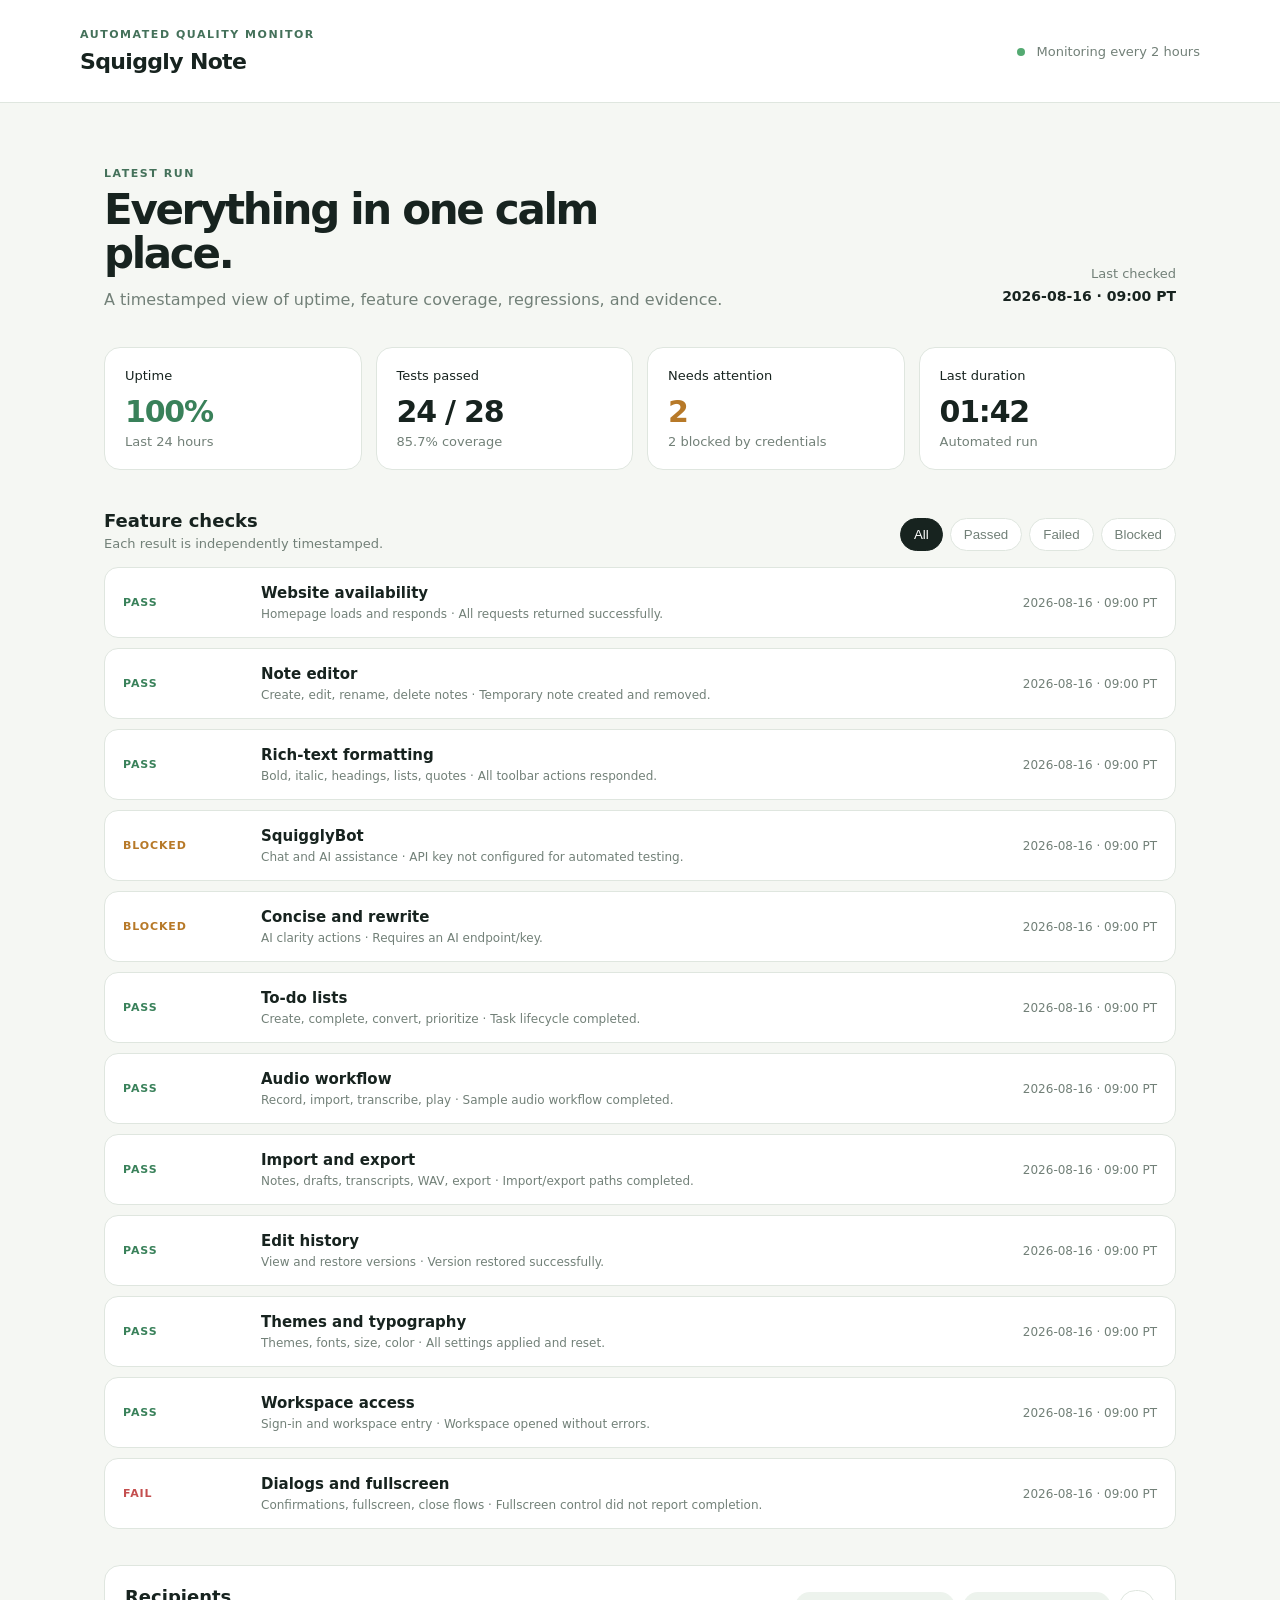
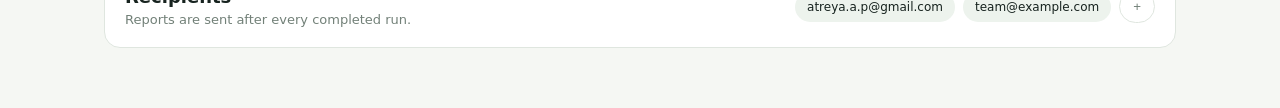
==== index.html @ e99113fb "Add files via upload" ====
<!doctype html>
<html lang="en">
<head>
  <meta charset="utf-8"><meta name="viewport" content="width=device-width,initial-scale=1">
  <title>Squiggly Note Monitor</title>
  <link rel="stylesheet" href="style.css">
</head>
<body>
  <header class="topbar"><div><p class="eyebrow">AUTOMATED QUALITY MONITOR</p><h1>Squiggly Note</h1></div><span class="pulse"><i></i> Monitoring every 2 hours</span></header>
  <main>
    <section class="hero"><div><p class="eyebrow">LATEST RUN</p><h2>Everything in one calm place.</h2><p class="muted">A timestamped view of uptime, feature coverage, regressions, and evidence.</p></div><div class="hero-time">Last checked<br><strong id="lastChecked">2026-08-16 · 09:00 PT</strong></div></section>
    <section class="stats"><article><span>Uptime</span><strong class="green">100%</strong><small>Last 24 hours</small></article><article><span>Tests passed</span><strong>24 / 28</strong><small>85.7% coverage</small></article><article><span>Needs attention</span><strong class="amber">2</strong><small>2 blocked by credentials</small></article><article><span>Last duration</span><strong>01:42</strong><small>Automated run</small></article></section>
    <section class="toolbar"><div><h3>Feature checks</h3><p class="muted">Each result is independently timestamped.</p></div><div class="filters"><button class="active" data-filter="all">All</button><button data-filter="PASS">Passed</button><button data-filter="FAIL">Failed</button><button data-filter="BLOCKED">Blocked</button></div></section>
    <section id="checks" class="checks"></section>
    <section class="report"><div><h3>Recipients</h3><p class="muted">Reports are sent after every completed run.</p></div><div class="recipients"><span>atreya.a.p@gmail.com</span><span>team@example.com</span><button aria-label="Add recipient">+</button></div></section>
  </main>
  <script src="app.js"></script>
</body>
</html>
---- style.css ----
:root{font-family:Inter,ui-sans-serif,system-ui,-apple-system,Segoe UI,sans-serif;color:#17231f;background:#f5f7f3;--ink:#17231f;--muted:#728078;--line:#dfe6df;--card:#fff;--accent:#44715a}*{box-sizing:border-box}body{margin:0;color:var(--ink)}.topbar{display:flex;justify-content:space-between;align-items:center;padding:28px max(24px,calc((100% - 1120px)/2));background:#fff;border-bottom:1px solid var(--line)}h1,h2,h3,p{margin:0}h1{font-size:22px;letter-spacing:-.03em}.eyebrow{font-size:11px;letter-spacing:.14em;font-weight:800;color:var(--accent);margin-bottom:8px}.pulse{font-size:13px;color:var(--muted)}.pulse i{display:inline-block;width:8px;height:8px;background:#54aa72;border-radius:50%;margin-right:7px}.hero,main{max-width:1120px;margin:auto}.hero{display:flex;justify-content:space-between;align-items:end;padding:64px 24px 38px}.hero h2{font-size:42px;letter-spacing:-.055em;max-width:550px;line-height:1.05;margin-bottom:14px}.muted,small{color:var(--muted)}.hero-time{font-size:13px;color:var(--muted);line-height:1.7;text-align:right}.hero-time strong{color:var(--ink);font-size:14px}.stats{display:grid;grid-template-columns:repeat(4,1fr);gap:14px;padding:0 24px 40px}.stats article,.report{background:var(--card);border:1px solid var(--line);border-radius:16px;padding:20px}.stats span,.stats small{display:block;font-size:13px}.stats strong{display:block;font-size:30px;margin:11px 0 5px;letter-spacing:-.04em}.green{color:#39815a}.amber{color:#b77928}.toolbar{display:flex;justify-content:space-between;align-items:end;padding:0 24px 16px}.toolbar h3,.report h3{font-size:18px;margin-bottom:5px}.toolbar p,.report p{font-size:13px}.filters{display:flex;gap:7px}.filters button,.recipients button{border:1px solid var(--line);background:#fff;border-radius:999px;padding:8px 13px;color:var(--muted);cursor:pointer}.filters .active{background:var(--ink);color:#fff;border-color:var(--ink)}.checks{padding:0 24px 36px;display:grid;gap:10px}.check{display:grid;grid-template-columns:120px 1fr auto;gap:18px;align-items:center;background:#fff;border:1px solid var(--line);border-radius:14px;padding:16px 18px}.check h4{margin:0 0 5px;font-size:15px}.check p,.check time{font-size:12px;color:var(--muted)}.status{font-size:11px;font-weight:800;letter-spacing:.08em}.PASS{color:#39815a}.FAIL{color:#c44e4e}.BLOCKED{color:#b77928}.report{display:flex;justify-content:space-between;align-items:center;margin:0 24px 60px}.recipients{display:flex;gap:8px;align-items:center;flex-wrap:wrap;justify-content:end}.recipients span{background:#edf3ed;border-radius:999px;padding:8px 12px;font-size:12px}@media(max-width:700px){.topbar,.hero{align-items:flex-start;gap:20px;flex-direction:column}.hero h2{font-size:34px}.hero-time{text-align:left}.stats{grid-template-columns:repeat(2,1fr)}.toolbar,.report{align-items:flex-start;gap:16px;flex-direction:column}.check{grid-template-columns:1fr}.recipients{justify-content:start}}
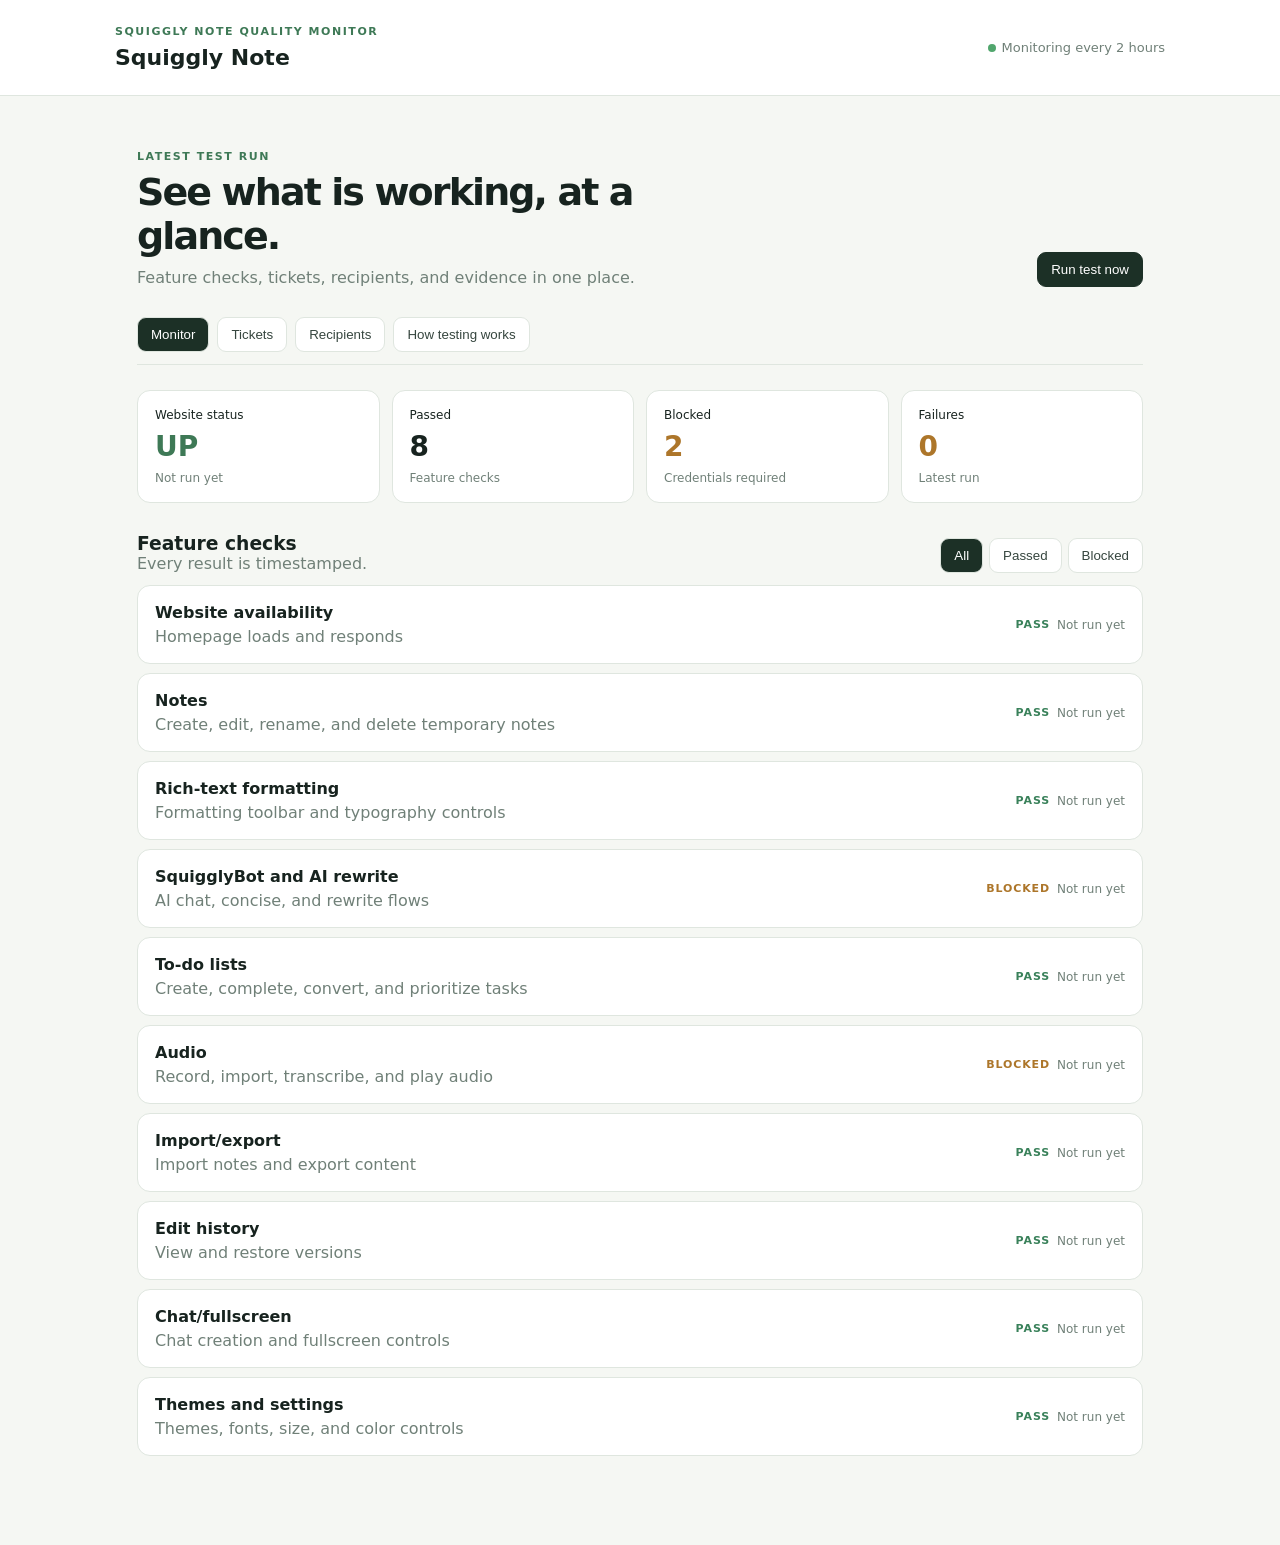
==== commit d281c4c8: "Rename squigglynote-updated.html to index.html" ====
--- a/index.html
+++ b/index.html
@@ -1,19 +1,22 @@
 <!doctype html>
 <html lang="en">
 <head>
-  <meta charset="utf-8"><meta name="viewport" content="width=device-width,initial-scale=1">
-  <title>Squiggly Note Monitor</title>
-  <link rel="stylesheet" href="style.css">
+<meta charset="utf-8"><meta name="viewport" content="width=device-width,initial-scale=1">
+<title>Squiggly Note Monitor</title>
+<style>
+:root{font-family:Inter,system-ui,sans-serif;color:#17231f;background:#f5f7f3;--line:#dfe6df;--muted:#708078;--green:#3e7956}*{box-sizing:border-box}body{margin:0}.top{padding:25px max(22px,calc((100% - 1050px)/2));background:white;border-bottom:1px solid var(--line);display:flex;justify-content:space-between;align-items:center}.eyebrow{font-size:11px;letter-spacing:.14em;color:var(--green);font-weight:800;margin:0 0 7px}h1,h2,h3,h4,p{margin:0}h1{font-size:22px}.online{font-size:13px;color:var(--muted)}.online i{display:inline-block;width:8px;height:8px;background:#51a66d;border-radius:50%;margin-right:6px}main{max-width:1050px;margin:auto;padding:34px 22px 80px}.hero{display:flex;justify-content:space-between;gap:20px;align-items:end;padding:20px 0 30px}.hero h2{font-size:38px;letter-spacing:-.05em;max-width:560px;margin-bottom:10px}.muted,small{color:var(--muted)}button{border:1px solid var(--line);background:#fff;border-radius:9px;padding:9px 13px;cursor:pointer;color:#36463f}button:hover{border-color:#9ab4a1}.primary{background:#1c3026;color:#fff;border-color:#1c3026}.tabs{display:flex;gap:8px;border-bottom:1px solid var(--line);padding-bottom:12px;margin-bottom:25px}.tabs button.active{background:#1c3026;color:#fff}.panel.hidden{display:none}.stats{display:grid;grid-template-columns:repeat(4,1fr);gap:12px;margin-bottom:30px}.card,.row,.ticket,.howbox{background:#fff;border:1px solid var(--line);border-radius:13px;padding:17px}.card span,.card small{display:block;font-size:12px}.card strong{font-size:28px;display:block;margin:8px 0}.green{color:var(--green)}.amber{color:#ad762a}.section-head{display:flex;justify-content:space-between;align-items:end;margin:24px 0 12px}.filters{display:flex;gap:6px}.filters .active{background:#1c3026;color:#fff}.row,.ticket{display:flex;justify-content:space-between;align-items:center;gap:20px;margin:9px 0}.row h4,.ticket h4{margin-bottom:5px}.status,.ticket-status{font-size:11px;font-weight:800;letter-spacing:.08em}.PASS,.resolved{color:#39815a}.BLOCKED,.investigating{color:#ad762a}.FAIL,.open{color:#bd4c4c}.time{font-size:12px;color:var(--muted);white-space:nowrap}.actions{display:flex;gap:7px;align-items:center}.recipient-list{display:flex;gap:8px;flex-wrap:wrap;align-items:center}.chip{background:#edf3ed;border-radius:999px;padding:8px 11px;font-size:12px;cursor:pointer}.howgrid{display:grid;grid-template-columns:repeat(4,1fr);gap:12px;margin-top:18px}.howbox strong{color:var(--green);font-size:20px}.howbox h4{margin:10px 0 5px}.howbox p{font-size:13px;color:var(--muted);line-height:1.5}.toast{position:fixed;right:20px;bottom:20px;background:#1c3026;color:white;padding:12px 15px;border-radius:9px;display:none}@media(max-width:700px){.top,.hero{align-items:flex-start;flex-direction:column}.stats,.howgrid{grid-template-columns:repeat(2,1fr)}.row,.ticket{align-items:flex-start;flex-direction:column}.time{white-space:normal}}
+</style>
 </head>
 <body>
-  <header class="topbar"><div><p class="eyebrow">AUTOMATED QUALITY MONITOR</p><h1>Squiggly Note</h1></div><span class="pulse"><i></i> Monitoring every 2 hours</span></header>
-  <main>
-    <section class="hero"><div><p class="eyebrow">LATEST RUN</p><h2>Everything in one calm place.</h2><p class="muted">A timestamped view of uptime, feature coverage, regressions, and evidence.</p></div><div class="hero-time">Last checked<br><strong id="lastChecked">2026-08-16 · 09:00 PT</strong></div></section>
-    <section class="stats"><article><span>Uptime</span><strong class="green">100%</strong><small>Last 24 hours</small></article><article><span>Tests passed</span><strong>24 / 28</strong><small>85.7% coverage</small></article><article><span>Needs attention</span><strong class="amber">2</strong><small>2 blocked by credentials</small></article><article><span>Last duration</span><strong>01:42</strong><small>Automated run</small></article></section>
-    <section class="toolbar"><div><h3>Feature checks</h3><p class="muted">Each result is independently timestamped.</p></div><div class="filters"><button class="active" data-filter="all">All</button><button data-filter="PASS">Passed</button><button data-filter="FAIL">Failed</button><button data-filter="BLOCKED">Blocked</button></div></section>
-    <section id="checks" class="checks"></section>
-    <section class="report"><div><h3>Recipients</h3><p class="muted">Reports are sent after every completed run.</p></div><div class="recipients"><span>atreya.a.p@gmail.com</span><span>team@example.com</span><button aria-label="Add recipient">+</button></div></section>
-  </main>
-  <script src="app.js"></script>
-</body>
-</html>
+<header class="top"><div><p class="eyebrow">SQUIGGLY NOTE QUALITY MONITOR</p><h1>Squiggly Note</h1></div><span class="online"><i></i>Monitoring every 2 hours</span></header>
+<main>
+<section class="hero"><div><p class="eyebrow">LATEST TEST RUN</p><h2>See what is working, at a glance.</h2><p class="muted">Feature checks, tickets, recipients, and evidence in one place.</p></div><button class="primary" id="runNow">Run test now</button></section>
+<nav class="tabs"><button class="active" data-tab="monitor">Monitor</button><button data-tab="tickets">Tickets</button><button data-tab="settings">Recipients</button><button data-tab="how">How testing works</button></nav>
+<section id="monitor" class="panel"><div class="stats"><div class="card"><span>Website status</span><strong class="green" id="siteStatus">UP</strong><small id="lastRun">Not run yet</small></div><div class="card"><span>Passed</span><strong id="passed">8</strong><small>Feature checks</small></div><div class="card"><span>Blocked</span><strong class="amber" id="blocked">2</strong><small>Credentials required</small></div><div class="card"><span>Failures</span><strong class="amber" id="failed">0</strong><small>Latest run</small></div></div><div class="section-head"><div><h3>Feature checks</h3><p class="muted">Every result is timestamped.</p></div><div class="filters"><button class="active" data-filter="all">All</button><button data-filter="PASS">Passed</button><button data-filter="BLOCKED">Blocked</button></div></div><div id="checks"></div></section>
+<section id="tickets" class="panel hidden"><div class="section-head"><div><h3>Community tickets</h3><p class="muted">Anyone can submit a problem; anyone can mark it resolved.</p></div><button class="primary" id="newTicket">Submit ticket</button></div><div id="ticketList"></div></section>
+<section id="settings" class="panel hidden"><div class="section-head"><div><h3>Gmail recipients</h3><p class="muted">Click an address to remove it. The list is saved in this browser.</p></div><button class="primary" id="addEmail">Add email</button></div><div class="card"><div class="recipient-list" id="recipients"></div></div></section>
+<section id="how" class="panel hidden"><h3>How testing works</h3><p class="muted">Every two hours, the monitor checks the live site with temporary content and records evidence.</p><div class="howgrid"><div class="howbox"><strong>01</strong><h4>Reachability</h4><p>Confirms the website loads and its main controls appear.</p></div><div class="howbox"><strong>02</strong><h4>Feature flows</h4><p>Checks notes, AI, to-dos, audio, imports, history, chat, and settings.</p></div><div class="howbox"><strong>03</strong><h4>Evidence</h4><p>Records PASS, FAIL, BLOCKED, timestamps, and likely causes.</p></div><div class="howbox"><strong>04</strong><h4>Safety</h4><p>Never enters secrets, sends messages, or permanently deletes data.</p></div></div></section>
+</main><div class="toast" id="toast"></div>
+<script>
+const base=[['Website availability','Homepage loads and responds','PASS'],['Notes','Create, edit, rename, and delete temporary notes','PASS'],['Rich-text formatting','Formatting toolbar and typography controls','PASS'],['SquigglyBot and AI rewrite','AI chat, concise, and rewrite flows','BLOCKED'],['To-do lists','Create, complete, convert, and prioritize tasks','PASS'],['Audio','Record, import, transcribe, and play audio','BLOCKED'],['Import/export','Import notes and export content','PASS'],['Edit history','View and restore versions','PASS'],['Chat/fullscreen','Chat creation and fullscreen controls','PASS'],['Themes and settings','Themes, fonts, size, and color controls','PASS']];let checks=base.map(x=>({...{name:x[0],detail:x[1],status:x[2]},time:'Not run yet'}));let emails=JSON.parse(localStorage.getItem('sqEmails')||'["atreya.a.p@gmail.com"]');let tickets=JSON.parse(localStorage.getItem('sqTickets')||'[]');const $=s=>document.querySelector(s), now=()=>new Date().toLocaleString();function showToast(t){$('#toast').textContent=t;$('#toast').style.display='block';setTimeout(()=>$('#toast').style.display='none',2200)}function renderChecks(filter='all'){let rows=checks.filter(x=>filter==='all'||x.status===filter);$('#checks').innerHTML=rows.map(x=>'<div class="row"><div><h4>'+x.name+'</h4><p class="muted">'+x.detail+'</p></div><div class="actions"><span class="status '+x.status+'">'+x.status+'</span><span class="time">'+x.time+'</span></div></div>').join('')}function renderEmails(){$('#recipients').innerHTML=emails.map((e,i)=>'<span class="chip" title="Click to remove" data-i="'+i+'">'+e+' ×</span>').join('')||'<span class="muted">No recipients added.</span>';document.querySelectorAll('.chip').forEach(c=>c.onclick=()=>{emails.splice(+c.dataset.i,1);localStorage.setItem('sqEmails',JSON.stringify(emails));renderEmails()})}function renderTickets(){$('#ticketList').innerHTML=tickets.length?tickets.map((t,i)=>'<div class="ticket"><div><small>'+t.id+' · '+t.time+'</small><h4>'+t.title+'</h4><p class="muted">Reported by '+t.by+'</p></div><div class="actions"><span class="ticket-status '+t.status.toLowerCase()+'">'+t.status+'</span>'+(t.status!=='Resolved'?'<button onclick="resolveTicket('+i+')">Mark resolved</button>':'')+'</div></div>').join(''):'<div class="card"><p class="muted">No tickets yet.</p></div>'}function resolveTicket(i){tickets[i].status='Resolved';localStorage.setItem('sqTickets',JSON.stringify(tickets));renderTickets();showToast('Ticket marked resolved')}$('#runNow').onclick=()=>{checks.forEach(x=>x.time=now());$('#lastRun').textContent=now();renderChecks();showToast('Test completed')};$('#addEmail').onclick=()=>{let e=prompt('Enter a Gmail or email address');if(e&&/^[^\s@]+@[^\s@]+\.[^\s@]+$/.test(e.trim())){if(!emails.includes(e.trim()))emails.push(e.trim());localStorage.setItem('sqEmails',JSON.stringify(emails));renderEmails()}else if(e)alert('Please enter a valid email address.')};$('#newTicket').onclick=()=>{let t=prompt('Describe the problem');if(t){tickets.unshift({id:'T-'+(100+tickets.length+1),title:t,by:'Guest',status:'Open',time:now()});localStorage.setItem('sqTickets',JSON.stringify(tickets));renderTickets();showToast('Ticket submitted')}};document.querySelectorAll('[data-tab]').forEach(b=>b.onclick=()=>{document.querySelectorAll('.tabs button').forEach(x=>x.classList.remove('active'));b.classList.add('active');document.querySelectorAll('.panel').forEach(x=>x.classList.add('hidden'));$('#'+b.dataset.tab).classList.remove('hidden')});document.querySelectorAll('[data-filter]').forEach(b=>b.onclick=()=>{document.querySelectorAll('[data-filter]').forEach(x=>x.classList.remove('active'));b.classList.add('active');renderChecks(b.dataset.filter)});renderChecks();renderEmails();renderTickets();
+</script></body></html>
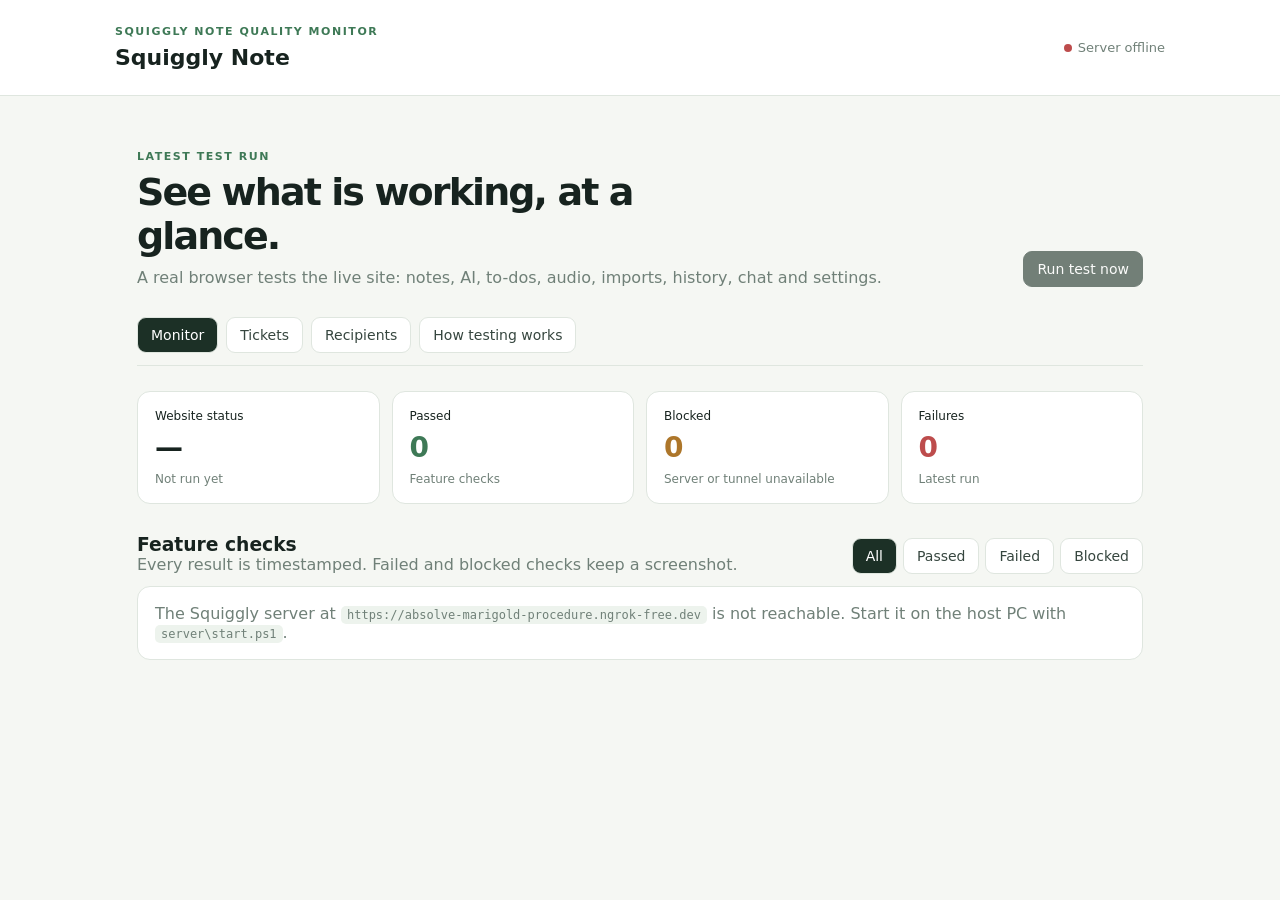
==== commit 7a590675: "Make the monitor real: live test runs, shared tickets, private recipients The dashboard showed hardc" ====
--- a/index.html
+++ b/index.html
@@ -1,22 +1,115 @@
 <!doctype html>
 <html lang="en">
 <head>
-<meta charset="utf-8"><meta name="viewport" content="width=device-width,initial-scale=1">
-<title>Squiggly Note Monitor</title>
-<style>
-:root{font-family:Inter,system-ui,sans-serif;color:#17231f;background:#f5f7f3;--line:#dfe6df;--muted:#708078;--green:#3e7956}*{box-sizing:border-box}body{margin:0}.top{padding:25px max(22px,calc((100% - 1050px)/2));background:white;border-bottom:1px solid var(--line);display:flex;justify-content:space-between;align-items:center}.eyebrow{font-size:11px;letter-spacing:.14em;color:var(--green);font-weight:800;margin:0 0 7px}h1,h2,h3,h4,p{margin:0}h1{font-size:22px}.online{font-size:13px;color:var(--muted)}.online i{display:inline-block;width:8px;height:8px;background:#51a66d;border-radius:50%;margin-right:6px}main{max-width:1050px;margin:auto;padding:34px 22px 80px}.hero{display:flex;justify-content:space-between;gap:20px;align-items:end;padding:20px 0 30px}.hero h2{font-size:38px;letter-spacing:-.05em;max-width:560px;margin-bottom:10px}.muted,small{color:var(--muted)}button{border:1px solid var(--line);background:#fff;border-radius:9px;padding:9px 13px;cursor:pointer;color:#36463f}button:hover{border-color:#9ab4a1}.primary{background:#1c3026;color:#fff;border-color:#1c3026}.tabs{display:flex;gap:8px;border-bottom:1px solid var(--line);padding-bottom:12px;margin-bottom:25px}.tabs button.active{background:#1c3026;color:#fff}.panel.hidden{display:none}.stats{display:grid;grid-template-columns:repeat(4,1fr);gap:12px;margin-bottom:30px}.card,.row,.ticket,.howbox{background:#fff;border:1px solid var(--line);border-radius:13px;padding:17px}.card span,.card small{display:block;font-size:12px}.card strong{font-size:28px;display:block;margin:8px 0}.green{color:var(--green)}.amber{color:#ad762a}.section-head{display:flex;justify-content:space-between;align-items:end;margin:24px 0 12px}.filters{display:flex;gap:6px}.filters .active{background:#1c3026;color:#fff}.row,.ticket{display:flex;justify-content:space-between;align-items:center;gap:20px;margin:9px 0}.row h4,.ticket h4{margin-bottom:5px}.status,.ticket-status{font-size:11px;font-weight:800;letter-spacing:.08em}.PASS,.resolved{color:#39815a}.BLOCKED,.investigating{color:#ad762a}.FAIL,.open{color:#bd4c4c}.time{font-size:12px;color:var(--muted);white-space:nowrap}.actions{display:flex;gap:7px;align-items:center}.recipient-list{display:flex;gap:8px;flex-wrap:wrap;align-items:center}.chip{background:#edf3ed;border-radius:999px;padding:8px 11px;font-size:12px;cursor:pointer}.howgrid{display:grid;grid-template-columns:repeat(4,1fr);gap:12px;margin-top:18px}.howbox strong{color:var(--green);font-size:20px}.howbox h4{margin:10px 0 5px}.howbox p{font-size:13px;color:var(--muted);line-height:1.5}.toast{position:fixed;right:20px;bottom:20px;background:#1c3026;color:white;padding:12px 15px;border-radius:9px;display:none}@media(max-width:700px){.top,.hero{align-items:flex-start;flex-direction:column}.stats,.howgrid{grid-template-columns:repeat(2,1fr)}.row,.ticket{align-items:flex-start;flex-direction:column}.time{white-space:normal}}
-</style>
+  <meta charset="utf-8">
+  <meta name="viewport" content="width=device-width,initial-scale=1">
+  <title>Squiggly Note Monitor</title>
+  <link rel="stylesheet" href="style.css">
 </head>
 <body>
-<header class="top"><div><p class="eyebrow">SQUIGGLY NOTE QUALITY MONITOR</p><h1>Squiggly Note</h1></div><span class="online"><i></i>Monitoring every 2 hours</span></header>
+<header class="top">
+  <div>
+    <p class="eyebrow">SQUIGGLY NOTE QUALITY MONITOR</p>
+    <h1>Squiggly Note</h1>
+  </div>
+  <span class="online" id="serverState"><i></i>Connecting…</span>
+</header>
+
 <main>
-<section class="hero"><div><p class="eyebrow">LATEST TEST RUN</p><h2>See what is working, at a glance.</h2><p class="muted">Feature checks, tickets, recipients, and evidence in one place.</p></div><button class="primary" id="runNow">Run test now</button></section>
-<nav class="tabs"><button class="active" data-tab="monitor">Monitor</button><button data-tab="tickets">Tickets</button><button data-tab="settings">Recipients</button><button data-tab="how">How testing works</button></nav>
-<section id="monitor" class="panel"><div class="stats"><div class="card"><span>Website status</span><strong class="green" id="siteStatus">UP</strong><small id="lastRun">Not run yet</small></div><div class="card"><span>Passed</span><strong id="passed">8</strong><small>Feature checks</small></div><div class="card"><span>Blocked</span><strong class="amber" id="blocked">2</strong><small>Credentials required</small></div><div class="card"><span>Failures</span><strong class="amber" id="failed">0</strong><small>Latest run</small></div></div><div class="section-head"><div><h3>Feature checks</h3><p class="muted">Every result is timestamped.</p></div><div class="filters"><button class="active" data-filter="all">All</button><button data-filter="PASS">Passed</button><button data-filter="BLOCKED">Blocked</button></div></div><div id="checks"></div></section>
-<section id="tickets" class="panel hidden"><div class="section-head"><div><h3>Community tickets</h3><p class="muted">Anyone can submit a problem; anyone can mark it resolved.</p></div><button class="primary" id="newTicket">Submit ticket</button></div><div id="ticketList"></div></section>
-<section id="settings" class="panel hidden"><div class="section-head"><div><h3>Gmail recipients</h3><p class="muted">Click an address to remove it. The list is saved in this browser.</p></div><button class="primary" id="addEmail">Add email</button></div><div class="card"><div class="recipient-list" id="recipients"></div></div></section>
-<section id="how" class="panel hidden"><h3>How testing works</h3><p class="muted">Every two hours, the monitor checks the live site with temporary content and records evidence.</p><div class="howgrid"><div class="howbox"><strong>01</strong><h4>Reachability</h4><p>Confirms the website loads and its main controls appear.</p></div><div class="howbox"><strong>02</strong><h4>Feature flows</h4><p>Checks notes, AI, to-dos, audio, imports, history, chat, and settings.</p></div><div class="howbox"><strong>03</strong><h4>Evidence</h4><p>Records PASS, FAIL, BLOCKED, timestamps, and likely causes.</p></div><div class="howbox"><strong>04</strong><h4>Safety</h4><p>Never enters secrets, sends messages, or permanently deletes data.</p></div></div></section>
-</main><div class="toast" id="toast"></div>
-<script>
-const base=[['Website availability','Homepage loads and responds','PASS'],['Notes','Create, edit, rename, and delete temporary notes','PASS'],['Rich-text formatting','Formatting toolbar and typography controls','PASS'],['SquigglyBot and AI rewrite','AI chat, concise, and rewrite flows','BLOCKED'],['To-do lists','Create, complete, convert, and prioritize tasks','PASS'],['Audio','Record, import, transcribe, and play audio','BLOCKED'],['Import/export','Import notes and export content','PASS'],['Edit history','View and restore versions','PASS'],['Chat/fullscreen','Chat creation and fullscreen controls','PASS'],['Themes and settings','Themes, fonts, size, and color controls','PASS']];let checks=base.map(x=>({...{name:x[0],detail:x[1],status:x[2]},time:'Not run yet'}));let emails=JSON.parse(localStorage.getItem('sqEmails')||'["atreya.a.p@gmail.com"]');let tickets=JSON.parse(localStorage.getItem('sqTickets')||'[]');const $=s=>document.querySelector(s), now=()=>new Date().toLocaleString();function showToast(t){$('#toast').textContent=t;$('#toast').style.display='block';setTimeout(()=>$('#toast').style.display='none',2200)}function renderChecks(filter='all'){let rows=checks.filter(x=>filter==='all'||x.status===filter);$('#checks').innerHTML=rows.map(x=>'<div class="row"><div><h4>'+x.name+'</h4><p class="muted">'+x.detail+'</p></div><div class="actions"><span class="status '+x.status+'">'+x.status+'</span><span class="time">'+x.time+'</span></div></div>').join('')}function renderEmails(){$('#recipients').innerHTML=emails.map((e,i)=>'<span class="chip" title="Click to remove" data-i="'+i+'">'+e+' ×</span>').join('')||'<span class="muted">No recipients added.</span>';document.querySelectorAll('.chip').forEach(c=>c.onclick=()=>{emails.splice(+c.dataset.i,1);localStorage.setItem('sqEmails',JSON.stringify(emails));renderEmails()})}function renderTickets(){$('#ticketList').innerHTML=tickets.length?tickets.map((t,i)=>'<div class="ticket"><div><small>'+t.id+' · '+t.time+'</small><h4>'+t.title+'</h4><p class="muted">Reported by '+t.by+'</p></div><div class="actions"><span class="ticket-status '+t.status.toLowerCase()+'">'+t.status+'</span>'+(t.status!=='Resolved'?'<button onclick="resolveTicket('+i+')">Mark resolved</button>':'')+'</div></div>').join(''):'<div class="card"><p class="muted">No tickets yet.</p></div>'}function resolveTicket(i){tickets[i].status='Resolved';localStorage.setItem('sqTickets',JSON.stringify(tickets));renderTickets();showToast('Ticket marked resolved')}$('#runNow').onclick=()=>{checks.forEach(x=>x.time=now());$('#lastRun').textContent=now();renderChecks();showToast('Test completed')};$('#addEmail').onclick=()=>{let e=prompt('Enter a Gmail or email address');if(e&&/^[^\s@]+@[^\s@]+\.[^\s@]+$/.test(e.trim())){if(!emails.includes(e.trim()))emails.push(e.trim());localStorage.setItem('sqEmails',JSON.stringify(emails));renderEmails()}else if(e)alert('Please enter a valid email address.')};$('#newTicket').onclick=()=>{let t=prompt('Describe the problem');if(t){tickets.unshift({id:'T-'+(100+tickets.length+1),title:t,by:'Guest',status:'Open',time:now()});localStorage.setItem('sqTickets',JSON.stringify(tickets));renderTickets();showToast('Ticket submitted')}};document.querySelectorAll('[data-tab]').forEach(b=>b.onclick=()=>{document.querySelectorAll('.tabs button').forEach(x=>x.classList.remove('active'));b.classList.add('active');document.querySelectorAll('.panel').forEach(x=>x.classList.add('hidden'));$('#'+b.dataset.tab).classList.remove('hidden')});document.querySelectorAll('[data-filter]').forEach(b=>b.onclick=()=>{document.querySelectorAll('[data-filter]').forEach(x=>x.classList.remove('active'));b.classList.add('active');renderChecks(b.dataset.filter)});renderChecks();renderEmails();renderTickets();
-</script></body></html>
+  <section class="hero">
+    <div>
+      <p class="eyebrow">LATEST TEST RUN</p>
+      <h2>See what is working, at a glance.</h2>
+      <p class="muted">A real browser tests the live site: notes, AI, to-dos, audio, imports, history, chat and settings.</p>
+    </div>
+    <button class="primary" id="runNow" disabled>Run test now</button>
+  </section>
+
+  <nav class="tabs">
+    <button class="active" data-tab="monitor">Monitor</button>
+    <button data-tab="tickets">Tickets</button>
+    <button data-tab="settings">Recipients</button>
+    <button data-tab="how">How testing works</button>
+  </nav>
+
+  <section id="monitor" class="panel">
+    <div class="stats">
+      <div class="card"><span>Website status</span><strong id="siteStatus">—</strong><small id="lastRun">Not run yet</small></div>
+      <div class="card"><span>Passed</span><strong class="green" id="passed">0</strong><small>Feature checks</small></div>
+      <div class="card"><span>Blocked</span><strong class="amber" id="blocked">0</strong><small>Server or tunnel unavailable</small></div>
+      <div class="card"><span>Failures</span><strong class="red" id="failed">0</strong><small id="nextRun">Latest run</small></div>
+    </div>
+    <div class="section-head">
+      <div>
+        <h3>Feature checks</h3>
+        <p class="muted">Every result is timestamped. Failed and blocked checks keep a screenshot.</p>
+      </div>
+      <div class="filters">
+        <button class="active" data-filter="all">All</button>
+        <button data-filter="PASS">Passed</button>
+        <button data-filter="FAIL">Failed</button>
+        <button data-filter="BLOCKED">Blocked</button>
+      </div>
+    </div>
+    <div id="checks"></div>
+  </section>
+
+  <section id="tickets" class="panel hidden">
+    <div class="section-head">
+      <div>
+        <h3>Community tickets</h3>
+        <p class="muted">Anyone can submit a problem; anyone can mark it resolved. <a href="public-tickets.html" target="_blank" rel="noopener">Prefer GitHub Issues?</a></p>
+      </div>
+    </div>
+    <form class="card form-row" id="ticketForm">
+      <input id="ticketTitle" required minlength="3" maxlength="200" placeholder="What went wrong? (no passwords or API keys)">
+      <input id="ticketBy" maxlength="60" placeholder="Your name (optional)">
+      <button class="primary" type="submit">Submit ticket</button>
+    </form>
+    <div id="ticketList"></div>
+  </section>
+
+  <section id="settings" class="panel hidden">
+    <div class="section-head">
+      <div>
+        <h3>Email recipients</h3>
+        <p class="muted">These addresses get an email whenever a test run has failures. Click an address to remove it.</p>
+      </div>
+    </div>
+    <form class="card form-row" id="keyForm" hidden>
+      <input id="adminKey" type="password" autocomplete="off" required placeholder="Admin key (printed by the server when it starts)">
+      <button class="primary" type="submit">Unlock</button>
+    </form>
+    <div id="recipientPanel" hidden>
+      <form class="card form-row" id="emailForm">
+        <input id="newEmail" type="email" required placeholder="name@gmail.com">
+        <button class="primary" type="submit">Add email</button>
+        <button type="button" id="testEmail">Send test email</button>
+        <button type="button" id="lock">Lock</button>
+      </form>
+      <p class="muted" id="emailState"></p>
+      <div class="card"><div class="recipient-list" id="recipients"></div></div>
+    </div>
+  </section>
+
+  <section id="how" class="panel hidden">
+    <h3>How testing works</h3>
+    <p class="muted">Every two hours, or when you press Run test now, the Squiggly server opens the live site in a private headless Chrome window and uses it like a person would.</p>
+    <div class="howgrid">
+      <div class="howbox"><strong>01</strong><h4>Reachability</h4><p>Loads the site, confirms every file downloads and no script crashes.</p></div>
+      <div class="howbox"><strong>02</strong><h4>Feature flows</h4><p>Creates, formats, imports, exports, restores and deletes notes, tasks, chats and recordings.</p></div>
+      <div class="howbox"><strong>03</strong><h4>AI end to end</h4><p>Asks SquigglyBot, shortens text, reads aloud with Kokoro and transcribes a real spoken recording with Whisper.</p></div>
+      <div class="howbox"><strong>04</strong><h4>Safety</h4><p>Uses a throwaway browser profile, so it never sees or changes anyone's real notes, and never enters secrets.</p></div>
+    </div>
+    <p class="muted server-line">Server: <code id="apiUrl"></code> · <button type="button" id="changeApi">Change</button></p>
+  </section>
+</main>
+
+<dialog id="evidenceDialog">
+  <div class="evidence-head"><strong id="evidenceTitle">Screenshot</strong><button type="button" id="closeEvidence">Close</button></div>
+  <img id="evidenceImage" alt="Screenshot of the page when the check finished">
+</dialog>
+<div class="toast" id="toast"></div>
+<script src="app.js"></script>
+</body>
+</html>
--- a/style.css
+++ b/style.css
@@ -0,0 +1,108 @@
+:root {
+  font-family: Inter, system-ui, sans-serif;
+  color: #17231f;
+  background: #f5f7f3;
+  --line: #dfe6df;
+  --muted: #708078;
+  --green: #3e7956;
+  --red: #bd4c4c;
+  --amber: #ad762a;
+}
+* { box-sizing: border-box; }
+body { margin: 0; }
+h1, h2, h3, h4, p { margin: 0; }
+a { color: var(--green); }
+code { font: 12px ui-monospace, monospace; background: #edf3ed; padding: 2px 6px; border-radius: 5px; }
+
+.top {
+  padding: 25px max(22px, calc((100% - 1050px) / 2));
+  background: white;
+  border-bottom: 1px solid var(--line);
+  display: flex;
+  justify-content: space-between;
+  align-items: center;
+}
+.eyebrow { font-size: 11px; letter-spacing: .14em; color: var(--green); font-weight: 800; margin: 0 0 7px; }
+h1 { font-size: 22px; }
+.online { font-size: 13px; color: var(--muted); }
+.online i { display: inline-block; width: 8px; height: 8px; background: #b8c2bc; border-radius: 50%; margin-right: 6px; }
+.online.up i { background: #51a66d; }
+.online.down i { background: var(--red); }
+.online.running i { background: var(--amber); animation: pulse 1s infinite alternate; }
+@keyframes pulse { to { opacity: .3; } }
+
+main { max-width: 1050px; margin: auto; padding: 34px 22px 80px; }
+.hero { display: flex; justify-content: space-between; gap: 20px; align-items: end; padding: 20px 0 30px; }
+.hero h2 { font-size: 38px; letter-spacing: -.05em; max-width: 560px; margin-bottom: 10px; }
+.muted, small { color: var(--muted); }
+
+button {
+  border: 1px solid var(--line);
+  background: #fff;
+  border-radius: 9px;
+  padding: 9px 13px;
+  cursor: pointer;
+  color: #36463f;
+  font: inherit;
+  font-size: 14px;
+}
+button:hover { border-color: #9ab4a1; }
+button:disabled { opacity: .6; cursor: default; }
+.primary { background: #1c3026; color: #fff; border-color: #1c3026; }
+input { font: inherit; font-size: 14px; border: 1px solid var(--line); border-radius: 9px; padding: 9px 11px; min-width: 0; }
+
+.tabs { display: flex; gap: 8px; border-bottom: 1px solid var(--line); padding-bottom: 12px; margin-bottom: 25px; flex-wrap: wrap; }
+.tabs button.active { background: #1c3026; color: #fff; }
+.panel.hidden { display: none; }
+
+.stats { display: grid; grid-template-columns: repeat(4, 1fr); gap: 12px; margin-bottom: 30px; }
+.card, .row, .ticket, .howbox { background: #fff; border: 1px solid var(--line); border-radius: 13px; padding: 17px; }
+.card span, .card small { display: block; font-size: 12px; }
+.card strong { font-size: 28px; display: block; margin: 8px 0; }
+.green { color: var(--green); }
+.amber { color: var(--amber); }
+.red { color: var(--red); }
+
+.section-head { display: flex; justify-content: space-between; align-items: end; gap: 12px; margin: 24px 0 12px; flex-wrap: wrap; }
+.filters { display: flex; gap: 6px; flex-wrap: wrap; }
+.filters .active { background: #1c3026; color: #fff; }
+
+.row, .ticket { display: flex; justify-content: space-between; align-items: center; gap: 20px; margin: 9px 0; }
+.row h4, .ticket h4 { margin-bottom: 5px; }
+.row .message { margin-top: 4px; font-size: 13px; color: #36463f; overflow-wrap: anywhere; }
+.status, .ticket-status { font-size: 11px; font-weight: 800; letter-spacing: .08em; }
+.PASS, .resolved { color: #39815a; }
+.BLOCKED, .investigating { color: var(--amber); }
+.FAIL, .open { color: var(--red); }
+.RUNNING { color: var(--amber); }
+.PENDING { color: var(--muted); }
+.time { font-size: 12px; color: var(--muted); white-space: nowrap; }
+.actions { display: flex; gap: 7px; align-items: center; }
+.actions button { padding: 5px 9px; font-size: 12px; }
+
+.form-row { display: flex; gap: 8px; align-items: center; flex-wrap: wrap; margin-bottom: 12px; }
+.form-row input { flex: 1 1 220px; }
+.recipient-list { display: flex; gap: 8px; flex-wrap: wrap; align-items: center; }
+.chip { background: #edf3ed; border-radius: 999px; padding: 8px 11px; font-size: 12px; cursor: pointer; border: 0; }
+#emailState { margin: 4px 0 12px; font-size: 13px; }
+
+.howgrid { display: grid; grid-template-columns: repeat(4, 1fr); gap: 12px; margin-top: 18px; }
+.howbox strong { color: var(--green); font-size: 20px; }
+.howbox h4 { margin: 10px 0 5px; }
+.howbox p { font-size: 13px; color: var(--muted); line-height: 1.5; }
+.server-line { margin-top: 24px; font-size: 13px; }
+.server-line button { padding: 3px 8px; font-size: 12px; }
+
+#evidenceDialog { width: min(1000px, calc(100% - 24px)); padding: 0; border: 1px solid var(--line); border-radius: 13px; }
+#evidenceDialog::backdrop { background: #0008; }
+.evidence-head { display: flex; justify-content: space-between; align-items: center; padding: 10px 14px; border-bottom: 1px solid var(--line); }
+#evidenceImage { display: block; width: 100%; }
+
+.toast { position: fixed; right: 20px; bottom: 20px; background: #1c3026; color: white; padding: 12px 15px; border-radius: 9px; display: none; max-width: calc(100% - 40px); }
+
+@media (max-width: 700px) {
+  .top, .hero { align-items: flex-start; flex-direction: column; }
+  .stats, .howgrid { grid-template-columns: repeat(2, 1fr); }
+  .row, .ticket { align-items: flex-start; flex-direction: column; }
+  .time { white-space: normal; }
+}
